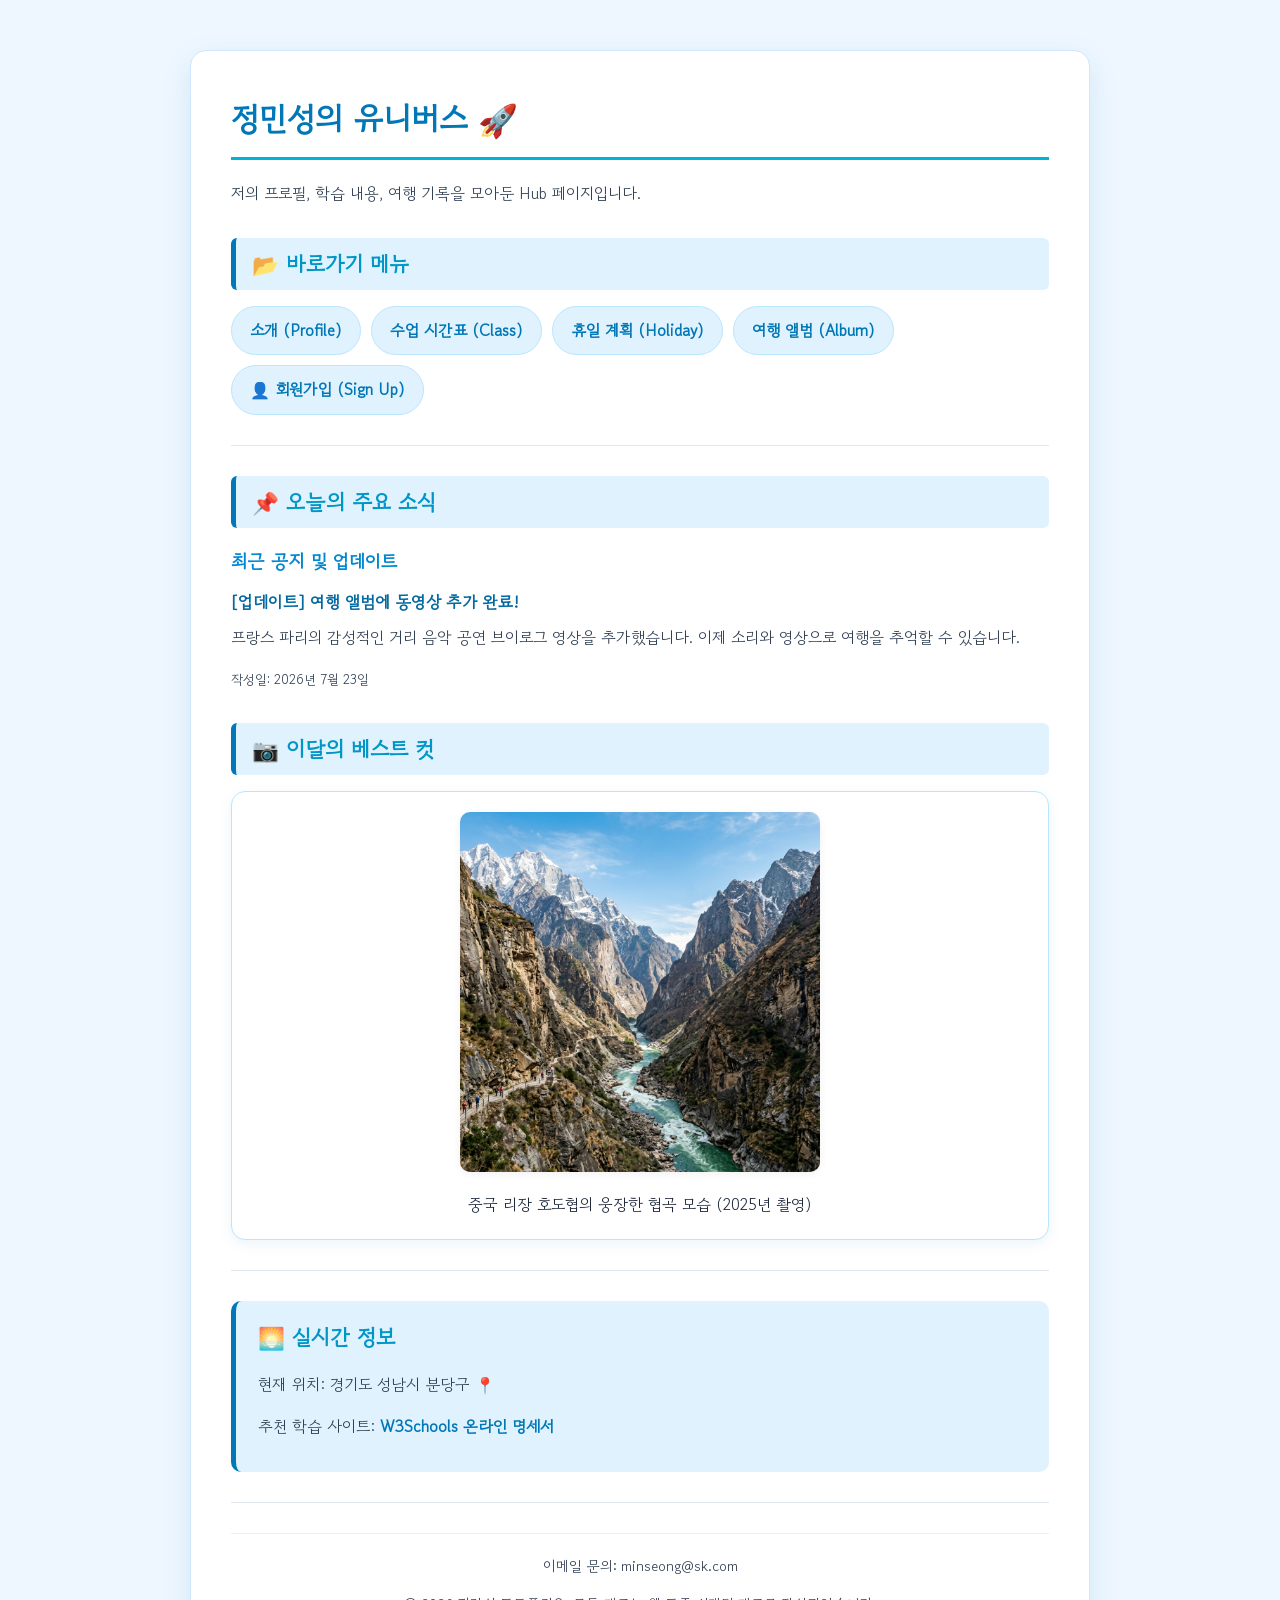
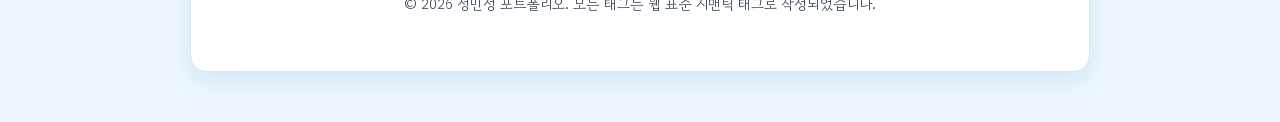
==== P305_9반_정민성_HTML_CSS_JS/index.html @ 321fd3e7 "chore: remove system metadata and unused media asset" ====
<!DOCTYPE html>
<html lang="ko">
<head>
    <meta charset="UTF-8">
    <meta name="viewport" content="width=device-width, initial-scale=1.0">
    <title>정민성의 유니버스 🚀 - Main Hub</title>
    <link rel="preconnect" href="https://fonts.googleapis.com">
    <link rel="preconnect" href="https://fonts.gstatic.com" crossorigin>
    <link href="https://fonts.googleapis.com/css2?family=Gowun+Dodum&family=Open+Sans:ital,wght@0,300..800;1,300..800&display=swap" rel="stylesheet">
    <link rel="stylesheet" href="css/style.css">
</head>
<body>
    <div class="container">
        <header>
            <h1>정민성의 유니버스 🚀</h1>
            <p>저의 프로필, 학습 내용, 여행 기록을 모아둔 Hub 페이지입니다.</p>
        </header>

        <nav>
            <h2>📂 바로가기 메뉴</h2>
            <ul>
                <li><a href="myProfile.html">소개 (Profile)</a></li>
                <li><a href="myClass.html">수업 시간표 (Class)</a></li>
                <li><a href="myHoliday.html">휴일 계획 (Holiday)</a></li>
                <li><a href="myTrip.html">여행 앨범 (Album)</a></li>
                <li><a href="signUp.html">👤 회원가입 (Sign Up)</a></li>
            </ul>
        </nav>

        <hr>

        <main>
            <section>
                <h2>📌 오늘의 주요 소식</h2>
                <h3>최근 공지 및 업데이트</h3>
                <article>
                    <h4>[업데이트] 여행 앨범에 동영상 추가 완료!</h4>
                    <p>프랑스 파리의 감성적인 거리 음악 공연 브이로그 영상을 추가했습니다. 이제 소리와 영상으로 여행을 추억할 수 있습니다.</p>
                    <p><small>작성일: 2026년 7월 23일</small></p>
                </article>
            </section>

            <section>
                <h2>📷 이달의 베스트 컷</h2>
                <figure class="trip-card">
                    <img src="media/lijiang.jpg" alt="중국 리장 호도협" width="360"><br>
                    <figcaption>중국 리장 호도협의 웅장한 협곡 모습 (2025년 촬영)</figcaption>
                </figure>
            </section>
        </main>

        <hr>

        <aside>
            <h2>🌅 실시간 정보</h2>
            <p>현재 위치: 경기도 성남시 분당구 📍</p>
            <p>추천 학습 사이트: <a href="https://www.w3schools.com" target="_blank">W3Schools 온라인 명세서</a></p>
        </aside>

        <hr>

        <footer>
            <p>이메일 문의: minseong@sk.com</p>
            <p>© 2026 정민성 포트폴리오. 모든 태그는 웹 표준 시맨틱 태그로 작성되었습니다.</p>
        </footer>
    </div>
</body>
</html>
---- P305_9반_정민성_HTML_CSS_JS/css/style.css ----
@import url('https://fonts.googleapis.com/css2?family=Gowun+Dodum&family=Open+Sans:ital,wght@0,300..800;1,300..800&display=swap');

* {
    box-sizing: border-box;
    margin: 0;
    padding: 0;
}

body {
    font-family: 'Gowun Dodum', 'Open Sans', sans-serif;
    line-height: 1.7;
    background-color: #eef7ff;
    color: #1e293b;
    padding: 20px 10px;
}

.container {
    max-width: 900px;
    margin: 30px auto;
    background-color: #ffffff;
    padding: 40px;
    border-radius: 16px;
    box-shadow: 0 10px 30px rgba(0, 119, 182, 0.12);
    border: 1px solid #d0e7ff;
}

h1 {
    color: #0077b6;
    font-size: 2rem;
    font-weight: 700;
    margin-bottom: 20px;
    padding-bottom: 12px;
    border-bottom: 3px solid #00b4d8;
    display: flex;
    align-items: center;
    gap: 8px;
}

h2 {
    color: #0096c7;
    font-size: 1.35rem;
    font-weight: 700;
    margin-top: 30px;
    margin-bottom: 16px;
    padding: 8px 16px;
    background-color: #e0f2fe;
    border-left: 5px solid #0077b6;
    border-radius: 6px;
}

h3 {
    color: #0288d1;
    font-size: 1.15rem;
    margin-top: 18px;
    margin-bottom: 10px;
}

h4 {
    color: #0369a1;
    font-size: 1.05rem;
    margin-bottom: 8px;
}

p {
    margin-bottom: 14px;
    color: #334155;
}

a {
    color: #0077b6;
    text-decoration: none;
    font-weight: 600;
    transition: all 0.2s ease-in-out;
}

a:hover {
    color: #0096c7;
    text-decoration: underline;
}

mark {
    background-color: #caf0f8;
    color: #03045e;
    padding: 3px 8px;
    border-radius: 4px;
    font-weight: 600;
}

hr {
    border: 0;
    height: 1px;
    background: #e2e8f0;
    margin: 30px 0;
}

nav ul {
    list-style: none;
    padding: 0;
    display: flex;
    flex-wrap: wrap;
    gap: 10px;
    margin-top: 14px;
}

nav li {
    display: inline-block;
}

nav li a {
    display: inline-block;
    padding: 10px 18px;
    background-color: #e0f2fe;
    color: #0077b6;
    border-radius: 25px;
    font-weight: 600;
    border: 1px solid #bae6fd;
    transition: all 0.2s ease-in-out;
}

nav li a:hover {
    background-color: #0077b6;
    color: #ffffff;
    border-color: #0077b6;
    text-decoration: none;
    transform: translateY(-2px);
    box-shadow: 0 4px 10px rgba(0, 119, 182, 0.2);
}

.trip-card {
    background-color: #ffffff;
    border: 1px solid #bae6fd;
    border-radius: 14px;
    padding: 20px;
    margin-bottom: 24px;
    box-shadow: 0 4px 14px rgba(0, 119, 182, 0.08);
    transition: transform 0.3s ease, box-shadow 0.3s ease;
    text-align: center;
}

.trip-card:hover {
    transform: translateY(-4px);
    box-shadow: 0 10px 24px rgba(0, 119, 182, 0.18);
}

.trip-card img,
.trip-card video {
    border-radius: 10px;
    max-width: 100%;
    height: auto;
    box-shadow: 0 2px 8px rgba(0, 0, 0, 0.06);
    margin-bottom: 12px;
}

table {
    width: 100%;
    border-collapse: collapse;
    margin: 20px 0;
    border-radius: 10px;
    overflow: hidden;
    box-shadow: 0 4px 15px rgba(0, 119, 182, 0.08);
    border: 1px solid #bae6fd;
}

th {
    background-color: #0077b6;
    color: #ffffff;
    padding: 14px 12px;
    font-weight: 700;
    border: 1px solid #0096c7;
    text-align: center;
    font-size: 0.95rem;
}

td {
    padding: 12px 10px;
    border: 1px solid #e2e8f0;
    font-size: 0.9rem;
    text-align: center;
    background-color: #ffffff;
    vertical-align: middle;
    color: #334155;
}

tbody tr:nth-child(even) td {
    background-color: #f8fafc;
}

tbody tr:hover td {
    background-color: #e0f2fe;
}

fieldset {
    border: 2px solid #bae6fd;
    border-radius: 12px;
    padding: 24px;
    margin-bottom: 24px;
    background-color: #f8fafc;
}

legend {
    color: #0077b6;
    font-weight: 700;
    padding: 4px 16px;
    background-color: #e0f2fe;
    border-radius: 20px;
    border: 1px solid #90e0ef;
    font-size: 0.95rem;
}

label {
    font-weight: 600;
    color: #1e293b;
    margin-right: 6px;
}

input[type="text"],
input[type="password"],
input[type="date"],
select,
textarea {
    width: 100%;
    max-width: 450px;
    padding: 10px 14px;
    margin-top: 6px;
    margin-bottom: 12px;
    border: 1px solid #cbd5e1;
    border-radius: 8px;
    font-family: inherit;
    font-size: 0.95rem;
    color: #1e293b;
    background-color: #ffffff;
    transition: border-color 0.2s ease, box-shadow 0.2s ease;
}

input[type="text"]:focus,
input[type="password"]:focus,
input[type="date"]:focus,
select:focus,
textarea:focus {
    outline: none;
    border-color: #0077b6;
    box-shadow: 0 0 0 3px rgba(0, 119, 182, 0.2);
}

textarea {
    resize: vertical;
    min-height: 100px;
}

input[type="radio"],
input[type="checkbox"] {
    accent-color: #0077b6;
    margin-right: 6px;
    cursor: pointer;
}

input[type="submit"],
input[type="reset"],
button {
    padding: 12px 26px;
    border: none;
    border-radius: 8px;
    font-size: 1rem;
    font-weight: 700;
    font-family: inherit;
    cursor: pointer;
    transition: all 0.2s ease-in-out;
    margin-right: 12px;
}

input[type="submit"] {
    background-color: #0077b6;
    color: #ffffff;
}

input[type="submit"]:hover {
    background-color: #0096c7;
    box-shadow: 0 4px 14px rgba(0, 119, 182, 0.3);
    transform: translateY(-1px);
}

input[type="reset"] {
    background-color: #e2e8f0;
    color: #475569;
}

input[type="reset"]:hover {
    background-color: #cbd5e1;
    color: #1e293b;
}

aside {
    background-color: #e0f2fe;
    border-left: 5px solid #0077b6;
    padding: 18px 22px;
    border-radius: 10px;
    margin-top: 24px;
}

aside h2 {
    margin-top: 0;
    background: transparent;
    padding: 0;
    border: none;
}

footer {
    margin-top: 30px;
    padding-top: 20px;
    border-top: 1px solid #e0f2fe;
    text-align: center;
    color: #64748b;
    font-size: 0.9rem;
}
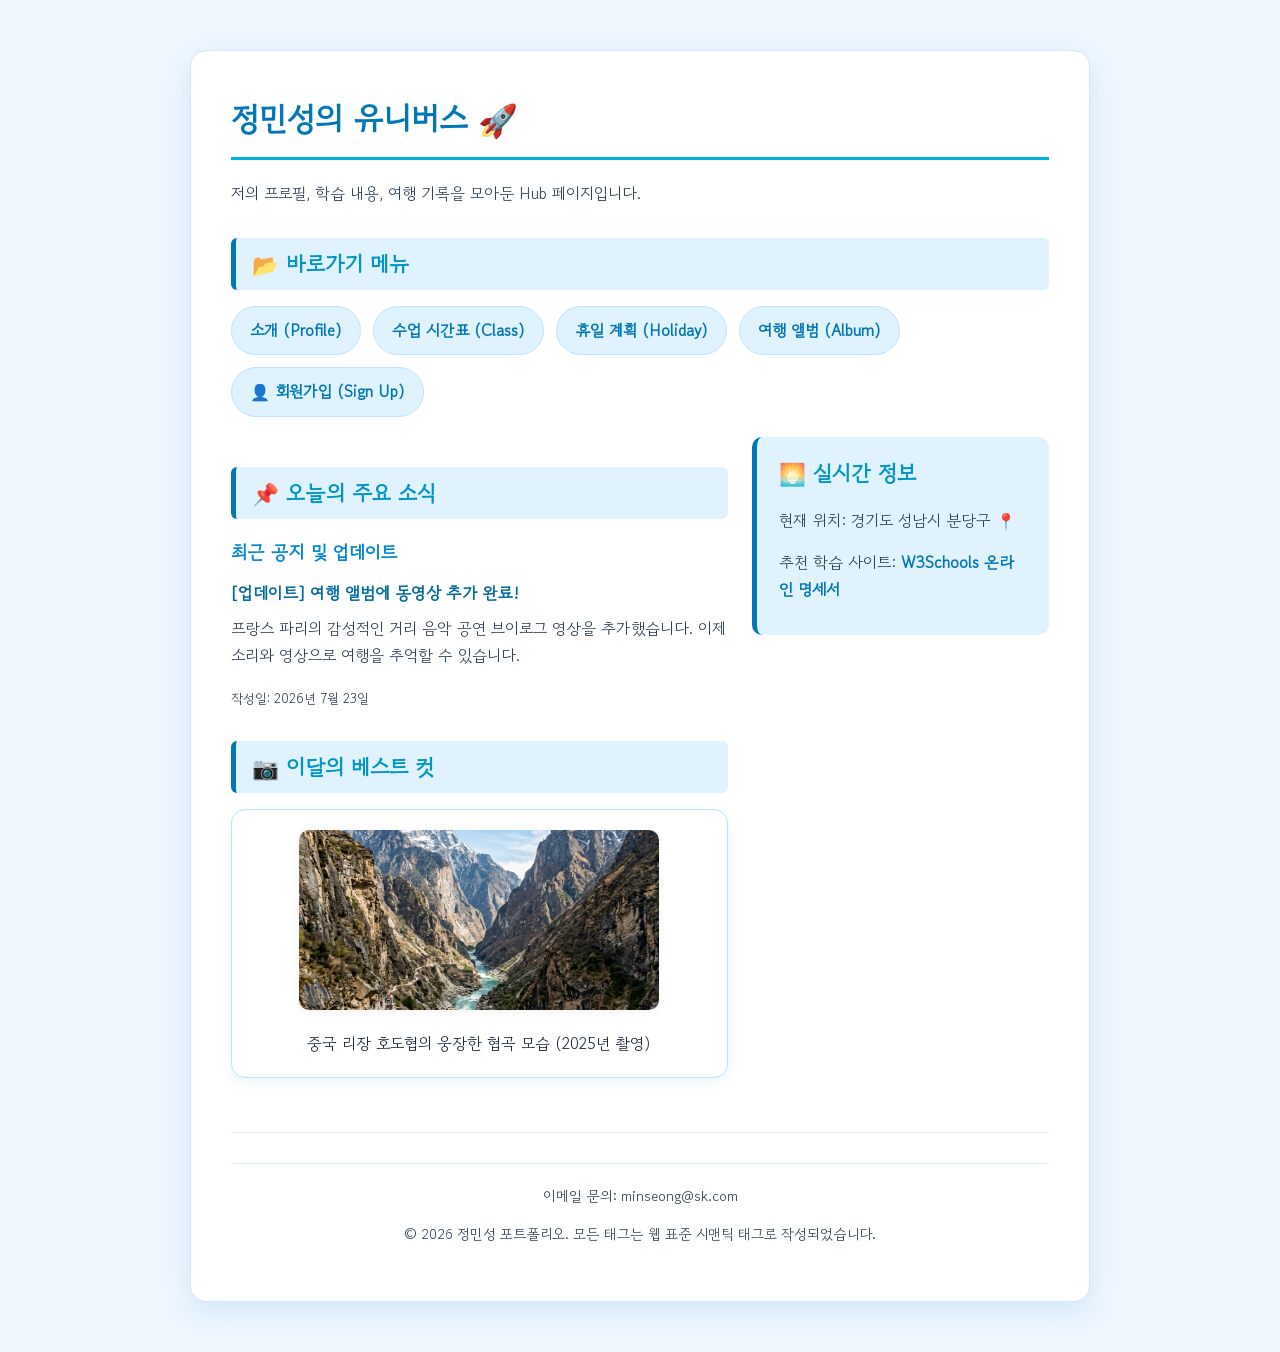
==== commit 71531273: "refactor: remove redundant session configuration module" ====
--- a/P305_9반_정민성_HTML_CSS_JS/index.html
+++ b/P305_9반_정민성_HTML_CSS_JS/index.html
@@ -27,35 +27,33 @@
             </ul>
         </nav>
 
-        <hr>
+        <div class="layout-body">
+            <main>
+                <section>
+                    <h2>📌 오늘의 주요 소식</h2>
+                    <h3>최근 공지 및 업데이트</h3>
+                    <article>
+                        <h4>[업데이트] 여행 앨범에 동영상 추가 완료!</h4>
+                        <p>프랑스 파리의 감성적인 거리 음악 공연 브이로그 영상을 추가했습니다. 이제 소리와 영상으로 여행을 추억할 수 있습니다.</p>
+                        <p><small>작성일: 2026년 7월 23일</small></p>
+                    </article>
+                </section>
 
-        <main>
-            <section>
-                <h2>📌 오늘의 주요 소식</h2>
-                <h3>최근 공지 및 업데이트</h3>
-                <article>
-                    <h4>[업데이트] 여행 앨범에 동영상 추가 완료!</h4>
-                    <p>프랑스 파리의 감성적인 거리 음악 공연 브이로그 영상을 추가했습니다. 이제 소리와 영상으로 여행을 추억할 수 있습니다.</p>
-                    <p><small>작성일: 2026년 7월 23일</small></p>
-                </article>
-            </section>
+                <section>
+                    <h2>📷 이달의 베스트 컷</h2>
+                    <figure class="trip-card">
+                        <img src="media/lijiang.jpg" alt="중국 리장 호도협" width="360"><br>
+                        <figcaption>중국 리장 호도협의 웅장한 협곡 모습 (2025년 촬영)</figcaption>
+                    </figure>
+                </section>
+            </main>
 
-            <section>
-                <h2>📷 이달의 베스트 컷</h2>
-                <figure class="trip-card">
-                    <img src="media/lijiang.jpg" alt="중국 리장 호도협" width="360"><br>
-                    <figcaption>중국 리장 호도협의 웅장한 협곡 모습 (2025년 촬영)</figcaption>
-                </figure>
-            </section>
-        </main>
-
-        <hr>
-
-        <aside>
-            <h2>🌅 실시간 정보</h2>
-            <p>현재 위치: 경기도 성남시 분당구 📍</p>
-            <p>추천 학습 사이트: <a href="https://www.w3schools.com" target="_blank">W3Schools 온라인 명세서</a></p>
-        </aside>
+            <aside>
+                <h2>🌅 실시간 정보</h2>
+                <p>현재 위치: 경기도 성남시 분당구 📍</p>
+                <p>추천 학습 사이트: <a href="https://www.w3schools.com" target="_blank">W3Schools 온라인 명세서</a></p>
+            </aside>
+        </div>
 
         <hr>
 
--- a/P305_9반_정민성_HTML_CSS_JS/css/style.css
+++ b/P305_9반_정민성_HTML_CSS_JS/css/style.css
@@ -24,7 +24,21 @@
     border: 1px solid #d0e7ff;
 }
 
-h1 {
+/* ==========================================
+   Mission 6: Animation - Header Fade In (미션 6-3)
+   ========================================== */
+@keyframes fadeInTitle {
+    from {
+        opacity: 0;
+        transform: translateY(-20px);
+    }
+    to {
+        opacity: 1;
+        transform: translateY(0);
+    }
+}
+
+header h1 {
     color: #0077b6;
     font-size: 2rem;
     font-weight: 700;
@@ -34,6 +48,7 @@
     display: flex;
     align-items: center;
     gap: 8px;
+    animation: fadeInTitle 1.2s ease-out forwards;
 }
 
 h2 {
@@ -70,7 +85,7 @@
     color: #0077b6;
     text-decoration: none;
     font-weight: 600;
-    transition: all 0.2s ease-in-out;
+    transition: all 0.3s ease-in-out;
 }
 
 a:hover {
@@ -93,12 +108,15 @@
     margin: 30px 0;
 }
 
+/* ==========================================
+   Mission 4: Flexbox Navigation (미션 4-1)
+   ========================================== */
 nav ul {
     list-style: none;
     padding: 0;
     display: flex;
     flex-wrap: wrap;
-    gap: 10px;
+    gap: 12px;
     margin-top: 14px;
 }
 
@@ -106,6 +124,7 @@
     display: inline-block;
 }
 
+/* Mission 6: Navigation Hover Transition (미션 6-1) */
 nav li a {
     display: inline-block;
     padding: 10px 18px;
@@ -114,7 +133,7 @@
     border-radius: 25px;
     font-weight: 600;
     border: 1px solid #bae6fd;
-    transition: all 0.2s ease-in-out;
+    transition: background-color 0.3s ease, color 0.3s ease, transform 0.3s ease, box-shadow 0.3s ease, border-color 0.3s ease;
 }
 
 nav li a:hover {
@@ -122,8 +141,39 @@
     color: #ffffff;
     border-color: #0077b6;
     text-decoration: none;
-    transform: translateY(-2px);
-    box-shadow: 0 4px 10px rgba(0, 119, 182, 0.2);
+    transform: translateY(-3px);
+    box-shadow: 0 6px 14px rgba(0, 119, 182, 0.25);
+}
+
+/* ==========================================
+   Mission 4: Multi-column Flex Layout (미션 4-1)
+   ========================================== */
+.layout-body {
+    display: flex;
+    gap: 24px;
+    margin-top: 20px;
+    align-items: flex-start;
+}
+
+.layout-body main {
+    flex: 2;
+    min-width: 0;
+}
+
+.layout-body aside {
+    flex: 1;
+    margin-top: 0;
+}
+
+/* ==========================================
+   Mission 4: Grid 3-column Layout (미션 4-2)
+   Mission 6: Card Hover Lift & Shadow (미션 6-2)
+   ========================================== */
+.trip-grid {
+    display: grid;
+    grid-template-columns: repeat(3, 1fr);
+    gap: 20px;
+    margin-bottom: 24px;
 }
 
 .trip-card {
@@ -133,20 +183,22 @@
     padding: 20px;
     margin-bottom: 24px;
     box-shadow: 0 4px 14px rgba(0, 119, 182, 0.08);
-    transition: transform 0.3s ease, box-shadow 0.3s ease;
+    transition: transform 0.3s ease, box-shadow 0.3s ease, border-color 0.3s ease;
     text-align: center;
 }
 
 .trip-card:hover {
-    transform: translateY(-4px);
-    box-shadow: 0 10px 24px rgba(0, 119, 182, 0.18);
+    transform: translateY(-8px);
+    box-shadow: 0 12px 28px rgba(0, 119, 182, 0.22);
+    border-color: #90e0ef;
 }
 
 .trip-card img,
 .trip-card video {
     border-radius: 10px;
     max-width: 100%;
-    height: auto;
+    height: 180px;
+    object-fit: cover;
     box-shadow: 0 2px 8px rgba(0, 0, 0, 0.06);
     margin-bottom: 12px;
 }
@@ -229,7 +281,7 @@
     font-size: 0.95rem;
     color: #1e293b;
     background-color: #ffffff;
-    transition: border-color 0.2s ease, box-shadow 0.2s ease;
+    transition: border-color 0.3s ease, box-shadow 0.3s ease;
 }
 
 input[type="text"]:focus,
@@ -254,6 +306,7 @@
     cursor: pointer;
 }
 
+/* Mission 6: Button Hover Transitions (미션 6-1) */
 input[type="submit"],
 input[type="reset"],
 button {
@@ -264,7 +317,7 @@
     font-weight: 700;
     font-family: inherit;
     cursor: pointer;
-    transition: all 0.2s ease-in-out;
+    transition: background-color 0.3s ease, color 0.3s ease, transform 0.3s ease, box-shadow 0.3s ease;
     margin-right: 12px;
 }
 
@@ -275,8 +328,8 @@
 
 input[type="submit"]:hover {
     background-color: #0096c7;
-    box-shadow: 0 4px 14px rgba(0, 119, 182, 0.3);
-    transform: translateY(-1px);
+    box-shadow: 0 6px 16px rgba(0, 119, 182, 0.35);
+    transform: translateY(-2px);
 }
 
 input[type="reset"] {
@@ -287,6 +340,7 @@
 input[type="reset"]:hover {
     background-color: #cbd5e1;
     color: #1e293b;
+    transform: translateY(-2px);
 }
 
 aside {
@@ -311,4 +365,44 @@
     text-align: center;
     color: #64748b;
     font-size: 0.9rem;
+}
+
+/* ==========================================
+   Mission 5: Responsive Web Design (미션 5)
+   ========================================== */
+@media (max-width: 786px) {
+    body {
+        padding: 10px 5px;
+    }
+
+    .container {
+        padding: 24px 16px;
+        margin: 15px auto;
+    }
+
+    /* index.html: 화면 폭 786px 이하 시 본문|사이드바 구조를 세로 1열로 변경 */
+    .layout-body {
+        flex-direction: column;
+    }
+
+    /* index.html: 바로가기도 1열로 정렬 */
+    nav ul {
+        flex-direction: column;
+        gap: 8px;
+    }
+
+    nav li {
+        width: 100%;
+    }
+
+    nav li a {
+        display: block;
+        text-align: center;
+        width: 100%;
+    }
+
+    /* myTrip.html: 3열 배열을 1열로 조정 */
+    .trip-grid {
+        grid-template-columns: 1fr;
+    }
 }
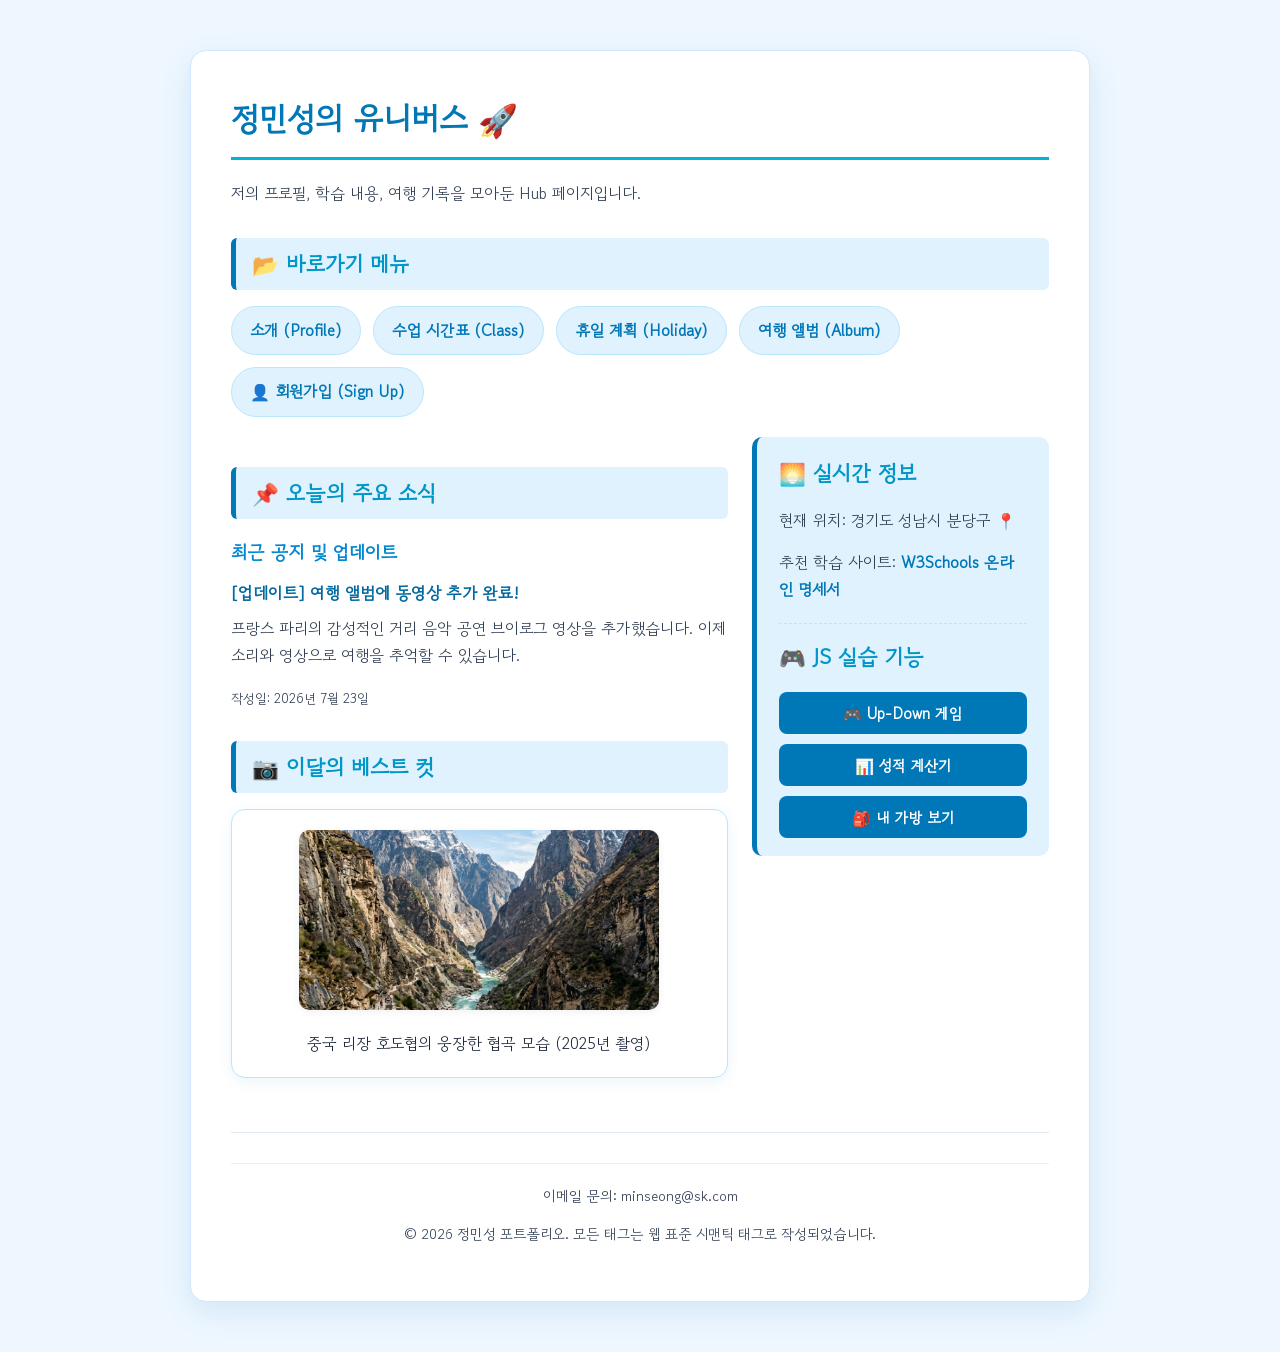
==== commit 545bd8ff: "fix: remove unused files and associated references" ====
--- a/P305_9반_정민성_HTML_CSS_JS/index.html
+++ b/P305_9반_정민성_HTML_CSS_JS/index.html
@@ -52,6 +52,15 @@
                 <h2>🌅 실시간 정보</h2>
                 <p>현재 위치: 경기도 성남시 분당구 📍</p>
                 <p>추천 학습 사이트: <a href="https://www.w3schools.com" target="_blank">W3Schools 온라인 명세서</a></p>
+
+                <section class="js-section">
+                    <h2>🎮 JS 실습 기능</h2>
+                    <div class="js-btn-group">
+                        <button onclick="playUpDown()">🎮 Up-Down 게임</button>
+                        <button onclick="calculateGrade()">📊 성적 계산기</button>
+                        <button onclick="showMyBag()">🎒 내 가방 보기</button>
+                    </div>
+                </section>
             </aside>
         </div>
 
@@ -62,5 +71,9 @@
             <p>© 2026 정민성 포트폴리오. 모든 태그는 웹 표준 시맨틱 태그로 작성되었습니다.</p>
         </footer>
     </div>
+
+    <script src="script/upDown.js"></script>
+    <script src="script/grade.js"></script>
+    <script src="script/bag.js"></script>
 </body>
 </html>
--- a/P305_9반_정민성_HTML_CSS_JS/css/style.css
+++ b/P305_9반_정민성_HTML_CSS_JS/css/style.css
@@ -24,9 +24,6 @@
     border: 1px solid #d0e7ff;
 }
 
-/* ==========================================
-   Mission 6: Animation - Header Fade In (미션 6-3)
-   ========================================== */
 @keyframes fadeInTitle {
     from {
         opacity: 0;
@@ -108,9 +105,6 @@
     margin: 30px 0;
 }
 
-/* ==========================================
-   Mission 4: Flexbox Navigation (미션 4-1)
-   ========================================== */
 nav ul {
     list-style: none;
     padding: 0;
@@ -124,7 +118,6 @@
     display: inline-block;
 }
 
-/* Mission 6: Navigation Hover Transition (미션 6-1) */
 nav li a {
     display: inline-block;
     padding: 10px 18px;
@@ -145,9 +138,6 @@
     box-shadow: 0 6px 14px rgba(0, 119, 182, 0.25);
 }
 
-/* ==========================================
-   Mission 4: Multi-column Flex Layout (미션 4-1)
-   ========================================== */
 .layout-body {
     display: flex;
     gap: 24px;
@@ -165,10 +155,6 @@
     margin-top: 0;
 }
 
-/* ==========================================
-   Mission 4: Grid 3-column Layout (미션 4-2)
-   Mission 6: Card Hover Lift & Shadow (미션 6-2)
-   ========================================== */
 .trip-grid {
     display: grid;
     grid-template-columns: repeat(3, 1fr);
@@ -306,7 +292,6 @@
     cursor: pointer;
 }
 
-/* Mission 6: Button Hover Transitions (미션 6-1) */
 input[type="submit"],
 input[type="reset"],
 button {
@@ -358,6 +343,37 @@
     border: none;
 }
 
+.js-section {
+    margin-top: 20px;
+    padding-top: 15px;
+    border-top: 1px dashed #bae6fd;
+}
+
+.js-btn-group {
+    display: flex;
+    flex-direction: column;
+    gap: 10px;
+    margin-top: 12px;
+}
+
+.js-btn-group button {
+    width: 100%;
+    margin-right: 0;
+    padding: 10px 14px;
+    font-size: 0.95rem;
+    background-color: #0077b6;
+    color: #ffffff;
+    border-radius: 8px;
+    cursor: pointer;
+    transition: background-color 0.3s ease, transform 0.3s ease, box-shadow 0.3s ease;
+}
+
+.js-btn-group button:hover {
+    background-color: #0096c7;
+    transform: translateY(-2px);
+    box-shadow: 0 4px 12px rgba(0, 119, 182, 0.25);
+}
+
 footer {
     margin-top: 30px;
     padding-top: 20px;
@@ -367,9 +383,6 @@
     font-size: 0.9rem;
 }
 
-/* ==========================================
-   Mission 5: Responsive Web Design (미션 5)
-   ========================================== */
 @media (max-width: 786px) {
     body {
         padding: 10px 5px;
@@ -380,12 +393,10 @@
         margin: 15px auto;
     }
 
-    /* index.html: 화면 폭 786px 이하 시 본문|사이드바 구조를 세로 1열로 변경 */
     .layout-body {
         flex-direction: column;
     }
 
-    /* index.html: 바로가기도 1열로 정렬 */
     nav ul {
         flex-direction: column;
         gap: 8px;
@@ -401,7 +412,6 @@
         width: 100%;
     }
 
-    /* myTrip.html: 3열 배열을 1열로 조정 */
     .trip-grid {
         grid-template-columns: 1fr;
     }
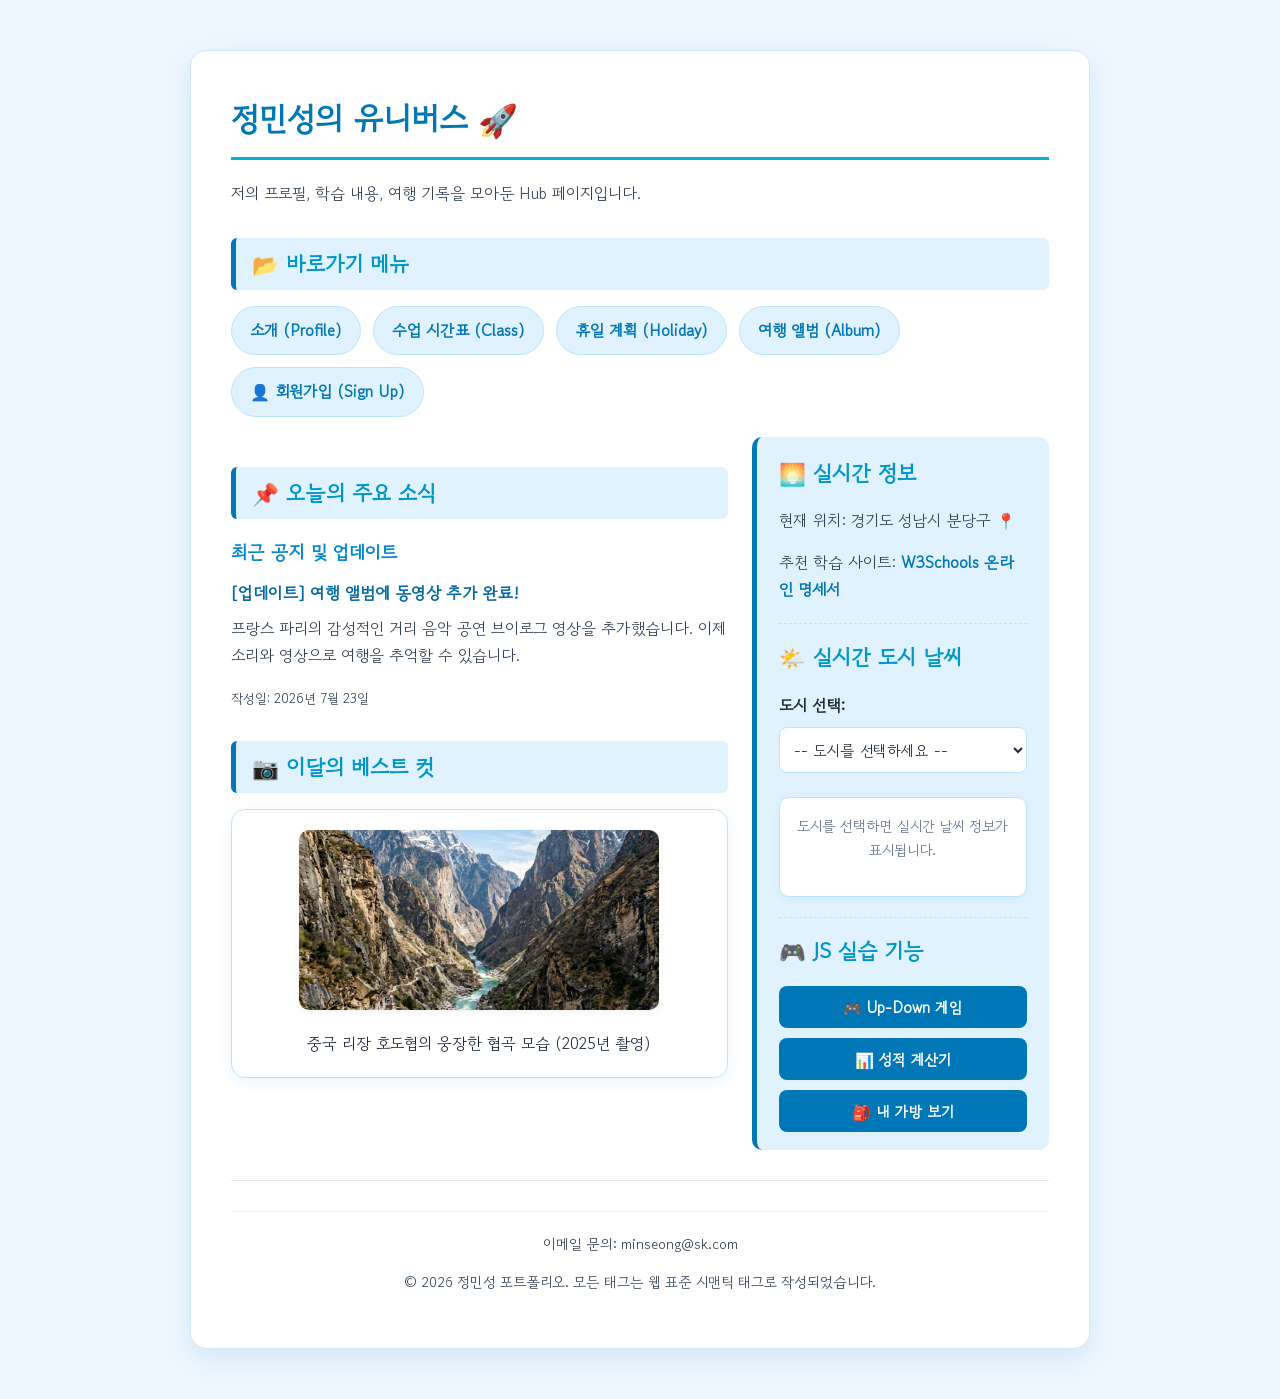
==== commit e8f43bfc: "chore: remove .DS_Store file from repository" ====
--- a/P305_9반_정민성_HTML_CSS_JS/index.html
+++ b/P305_9반_정민성_HTML_CSS_JS/index.html
@@ -53,6 +53,25 @@
                 <p>현재 위치: 경기도 성남시 분당구 📍</p>
                 <p>추천 학습 사이트: <a href="https://www.w3schools.com" target="_blank">W3Schools 온라인 명세서</a></p>
 
+                <section class="weather-section">
+                    <h2>🌤️ 실시간 도시 날씨</h2>
+                    <label for="citySelect"><strong>도시 선택:</strong></label>
+                    <select id="citySelect">
+                        <option value="">-- 도시를 선택하세요 --</option>
+                        <option value="seongnam" data-lat="37.4386" data-lon="127.1378">성남 (Seongnam)</option>
+                        <option value="seoul" data-lat="37.5665" data-lon="126.9780">서울 (Seoul)</option>
+                        <option value="busan" data-lat="35.1796" data-lon="129.0756">부산 (Busan)</option>
+                        <option value="jeju" data-lat="33.4996" data-lon="126.5312">제주 (Jeju)</option>
+                        <option value="tokyo" data-lat="35.6762" data-lon="139.6503">도쿄 (Tokyo)</option>
+                        <option value="paris" data-lat="48.8566" data-lon="2.3522">파리 (Paris)</option>
+                        <option value="newyork" data-lat="40.7128" data-lon="-74.0060">뉴욕 (New York)</option>
+                    </select>
+
+                    <div id="weather-box" class="weather-box">
+                        <p class="placeholder-text">도시를 선택하면 실시간 날씨 정보가 표시됩니다.</p>
+                    </div>
+                </section>
+
                 <section class="js-section">
                     <h2>🎮 JS 실습 기능</h2>
                     <div class="js-btn-group">
@@ -75,5 +94,6 @@
     <script src="script/upDown.js"></script>
     <script src="script/grade.js"></script>
     <script src="script/bag.js"></script>
+    <script type="module" src="script/realtimeInfo.js"></script>
 </body>
 </html>
--- a/P305_9반_정민성_HTML_CSS_JS/css/style.css
+++ b/P305_9반_정민성_HTML_CSS_JS/css/style.css
@@ -343,6 +343,78 @@
     border: none;
 }
 
+.weather-section {
+    margin-top: 20px;
+    padding-top: 15px;
+    border-top: 1px dashed #bae6fd;
+}
+
+#citySelect {
+    width: 100%;
+    margin-top: 8px;
+    margin-bottom: 14px;
+    padding: 10px;
+    border: 1px solid #bae6fd;
+    border-radius: 8px;
+    background-color: #ffffff;
+    font-size: 0.95rem;
+    color: #1e293b;
+}
+
+.weather-box {
+    background-color: #ffffff;
+    border: 1px solid #bae6fd;
+    border-radius: 10px;
+    padding: 16px;
+    margin-top: 10px;
+    box-shadow: 0 2px 8px rgba(0, 119, 182, 0.06);
+    min-height: 100px;
+}
+
+.weather-box .placeholder-text {
+    color: #64748b;
+    font-size: 0.9rem;
+    text-align: center;
+    margin: 0;
+}
+
+.weather-info p {
+    margin-bottom: 6px;
+    font-size: 0.95rem;
+}
+
+.weather-info .city-title {
+    font-size: 1.05rem;
+    color: #0077b6;
+}
+
+.weather-info .coords {
+    font-size: 0.85rem;
+    color: #64748b;
+}
+
+.weather-info .weather-divider {
+    margin: 8px 0;
+    border-top: 1px dashed #e0f2fe;
+}
+
+.weather-info .highlight-temp {
+    color: #e63946;
+    font-weight: 700;
+    font-size: 1.1rem;
+}
+
+.weather-info.loading .loading-msg {
+    color: #0077b6;
+    font-weight: 600;
+    margin-top: 8px;
+}
+
+.weather-info.error .error-msg {
+    color: #d90429;
+    font-weight: 600;
+}
+
 .js-section {
     margin-top: 20px;
     padding-top: 15px;
